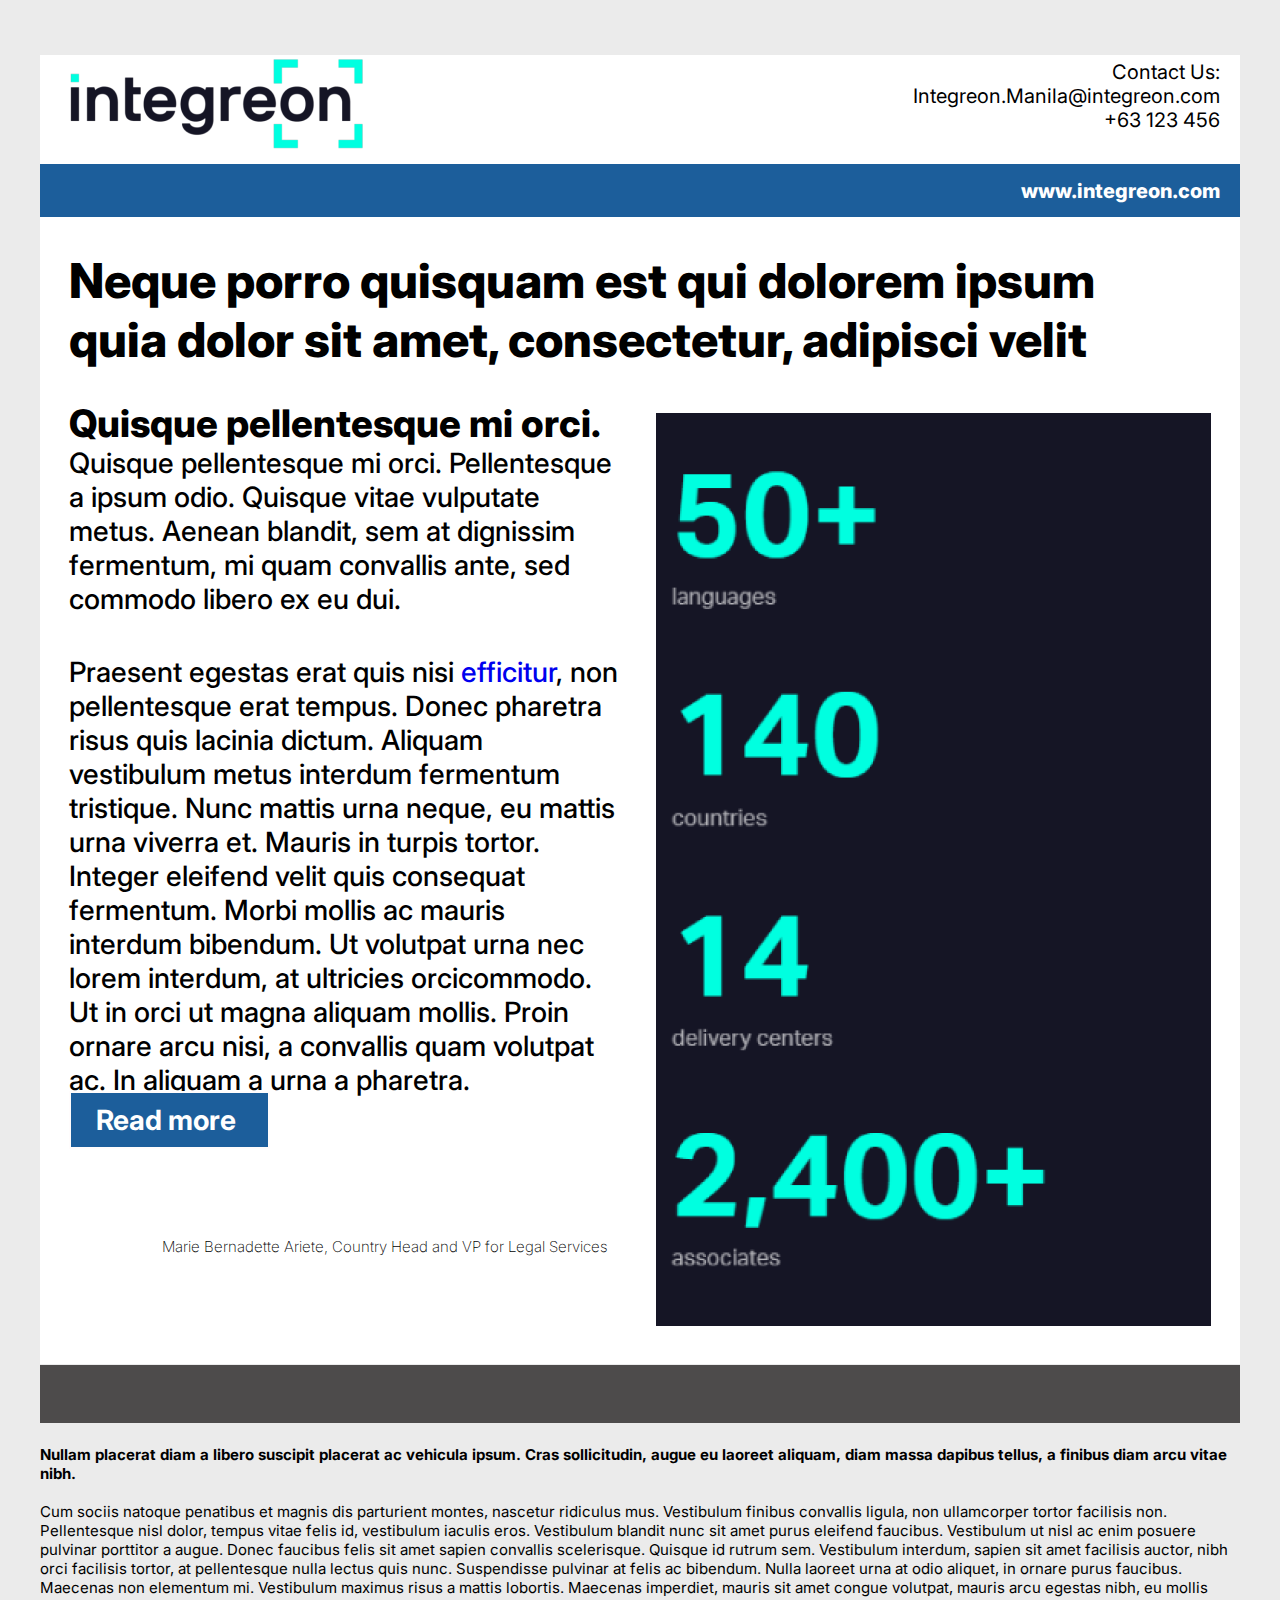
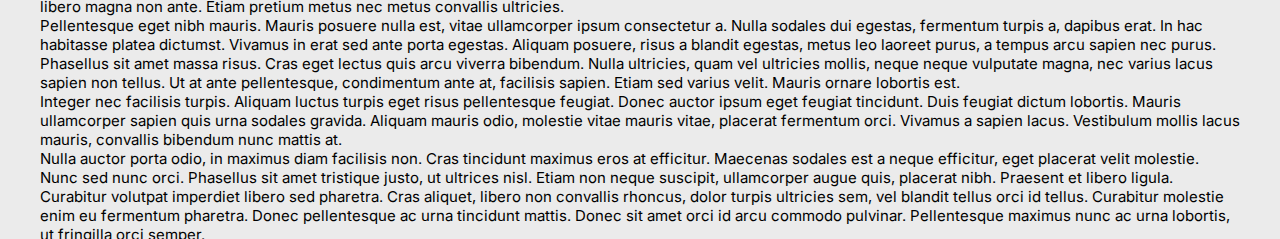
==== index.html @ 039e76dc "Update index.html" ====
<!DOCTYPE html>
<html>
  <head>
    <meta charset="utf-8" />
    <meta name="viewport" content="initial-scale=1, width=device-width" />

    <link rel="stylesheet" href="./global.css" />
    <link rel="stylesheet" href="./index.css" />
    <link
      rel="stylesheet"
      href="https://fonts.googleapis.com/css2?family=JetBrains Mono:wght@500&display=swap"
    />
    <link
      rel="stylesheet"
      href="https://fonts.googleapis.com/css2?family=Inter:wght@200;400;500;700;800&display=swap"
    />
  </head>
  <body>
    <div class="desktop-11">
      <main class="logo-integreon-1-parent">
        <img
          class="logo-integreon-1-icon"
          loading="lazy"
          alt=""
          src="./public/logointegreon-1@2x.png"
        />

        <section class="rectangle-parent">
          <div class="frame-child"></div>
          <header class="frame-parent">
            <div class="contact-us-integreonmanilai-wrapper">
              <div class="contact-us-integreonmanilai-container">
                <p class="contact-us">Contact Us:</p>
                <p class="integreonmanilaintegreoncom">
                  <a href="mailto:Integreon.Manila@inegreon.com" style="color: black; text-decoration:none;">Integreon.Manila@integreon.com</a>
                </p>
                <p class="p">+63 123 456</p>
              </div>
            </div>
            <div class="rectangle-group">
              <div class="frame-item"></div>
              <div class="wwwintegreoncom">
                <a href="https://www.Integreon.com/" style="text-decoration: none; color: white;"> www.integreon.com </a>
              </div>
            </div>
          </header>
          <div class="quisque-main">
            <div class="neque-porro-quisquam-est-qui-d-parent">
              <h1 class="neque-porro-quisquam-container">
                <p class="neque-porro-quisquam">
                  Neque porro quisquam est qui dolorem ipsum
                </p>
                <p class="quia-dolor-sit">
                  quia dolor sit amet, consectetur, adipisci velit
                </p>
              </h1>
              <div class="frame-group">
                <div class="rightimage-box-parent">
                  <div class="rightimage-box">
                    <div class="quisque-pellentesque-mi-orci-parent">
                      <div class="quisque-pellentesque-mi-container">
                        <p class="quisque-pellentesque-mi">
                          Quisque pellentesque mi orci. 
                        </p>
                        <p class="quisque-pellentesque-mi1">
                          Quisque pellentesque mi orci. Pellentesque a ipsum
                          odio. Quisque vitae vulputate metus. Aenean blandit,
                          sem at dignissim fermentum, mi quam convallis ante,
                          sed commodo libero ex eu dui.
                        </p>
                        <p class="blank-line">&nbsp;</p>
                        <p class="praesent-egestas-erat">
                          Praesent egestas erat quis nisi <span><a href="https://www.integreon.com/what-we-do/" style="text-decoration: none;">efficitur</a></span>, non
                          pellentesque erat tempus. Donec pharetra risus quis
                          lacinia dictum. Aliquam vestibulum metus interdum
                          fermentum tristique. Nunc mattis urna neque, eu mattis
                          urna viverra et. Mauris in turpis tortor. Integer
                          eleifend velit quis consequat
                        </p>
                        <p class="fermentum-morbi-mollis">
                          fermentum. Morbi mollis ac mauris interdum bibendum.
                          Ut volutpat urna nec lorem interdum, at ultricies
                          orcicommodo. Ut in orci ut magna aliquam mollis. Proin
                          ornare arcu nisi, a convallis quam volutpat ac. In
                          aliquam a urna a pharetra.
                        </p>
                      </div>
                      <button class="readmore-button">
                        <b class="read-more"><a href="https://www.integreon.com/who-we-are/" <a style="text-decoration: none; color: white;">Read more</a></b>
                      </button>
                    </div>
                  </div>
                  <div class="marie-bernadette-ariete">
                    Marie Bernadette Ariete, Country Head and VP for Legal
                    Services
                  </div>
                </div>
                <div class="right-image-1-wrapper">
                  <img
                    class="right-image-1-icon"
                    loading="lazy"
                    alt=""
                    src="./public/rightimage-1@2x.png"
                  />
                </div>
              </div>
            </div>
          </div>
        </section>
      </main>
      <div class="rectangle-container">
        <div class="frame-inner"></div>
        <footer class="nullam-placerat-diam-container">
          <p class="nullam-placerat-diam-a-libero">
            <b>
              Nullam placerat diam a libero suscipit placerat ac vehicula
              ipsum. Cras sollicitudin, augue eu laoreet aliquam, diam massa
              dapibus tellus, a finibus diam arcu vitae nibh.
            </b>
          </p>
          <p class="blank-line1">&nbsp;</p>
          <p class="cum-sociis-natoque">
            Cum sociis natoque penatibus et magnis dis parturient montes,
            nascetur ridiculus mus. Vestibulum finibus convallis ligula, non
            ullamcorper tortor facilisis non. Pellentesque nisl dolor, tempus
            vitae felis id, vestibulum iaculis eros. Vestibulum blandit nunc sit
            amet purus eleifend faucibus. Vestibulum ut nisl ac enim posuere
            pulvinar porttitor a augue. Donec faucibus felis sit amet sapien
            convallis scelerisque. Quisque id rutrum sem. Vestibulum interdum,
            sapien sit amet facilisis auctor, nibh orci facilisis tortor, at
            pellentesque nulla lectus quis nunc. Suspendisse pulvinar at felis
            ac bibendum. Nulla laoreet urna at odio aliquet, in ornare purus
            faucibus. Maecenas non elementum mi. Vestibulum maximus risus a
            mattis lobortis. Maecenas imperdiet, mauris sit amet congue
            volutpat, mauris arcu egestas nibh, eu mollis libero magna non ante.
            Etiam pretium metus nec metus convallis ultricies. <br>
          </p>
          <p class="p1"></p>
          <p class="pellentesque-eget-nibh">
            Pellentesque eget nibh mauris. Mauris posuere nulla est, vitae
            ullamcorper ipsum consectetur a. Nulla sodales dui egestas,
            fermentum turpis a, dapibus erat. In hac habitasse platea dictumst.
            Vivamus in erat sed ante porta egestas. Aliquam posuere, risus a
            blandit egestas, metus leo laoreet purus, a tempus arcu sapien nec
            purus. Phasellus sit amet massa risus. Cras eget lectus quis arcu
            viverra bibendum. Nulla ultricies, quam vel ultricies mollis, neque
            neque vulputate magna, nec varius lacus sapien non tellus. Ut at
            ante pellentesque, condimentum ante at, facilisis sapien. Etiam sed
            varius velit. Mauris ornare lobortis est. <br>
          </p>
          <p class="p2"></p>
          <p class="integer-nec-facilisis">
            Integer nec facilisis turpis. Aliquam luctus turpis eget risus
            pellentesque feugiat. Donec auctor ipsum eget feugiat tincidunt.
            Duis feugiat dictum lobortis. Mauris ullamcorper sapien quis urna
            sodales gravida. Aliquam mauris odio, molestie vitae mauris vitae,
            placerat fermentum orci. Vivamus a sapien lacus. Vestibulum mollis
            lacus mauris, convallis bibendum nunc mattis at. <br>
          </p>
          <p class="p3"></p>
          <p class="nulla-auctor-porta">
            Nulla auctor porta odio, in maximus diam facilisis non. Cras
            tincidunt maximus eros at efficitur. Maecenas sodales est a neque
            efficitur, eget placerat velit molestie. Nunc sed nunc orci.
            Phasellus sit amet tristique justo, ut ultrices nisl. Etiam non
            neque suscipit, ullamcorper augue quis, placerat nibh. Praesent et
            libero ligula. Curabitur volutpat imperdiet libero sed pharetra.
            Cras aliquet, libero non convallis rhoncus, dolor turpis ultricies
            sem, vel blandit tellus orci id tellus. Curabitur molestie enim eu
            fermentum pharetra. Donec pellentesque ac urna tincidunt mattis.
            Donec sit amet orci id arcu commodo pulvinar. Pellentesque maximus
            nunc ac urna lobortis, ut fringilla orci semper.
          </p>
        </footer>
      </div>
    </div>
  </body>
</html>
---- global.css ----
body {
  margin: 0;
  line-height: normal;
}

:root {
  /* fonts */
  --font-jetbrains-mono: "JetBrains Mono";
  --font-inter: Inter;

  /* font sizes */
  --font-size-31xl: 50px;
  --font-size-mini: 15px;
  --font-size-9xl: 28px;
  --font-size-19xl: 38px;
  --font-size-xl: 20px;

  /* Colors */
  --color-white: #fff;
  --color-black: #000;
  --color-snow: #fffcfc;
  --color-steelblue-100: #1c5e9b;

  /* Gaps */
  --gap-12xs: 1px;
  --gap-15xl: 34px;
  --gap-mid: 17px;

  /* Paddings */
  --padding-xl: 20px;
  --padding-6xl: 25px;
}
---- index.css ----
.logo-integreon-1-icon {
  height: 121px;
  width: 353px;
  position: absolute;
  margin: 0 !important;
  top: -12px;
  left: 0;
  object-fit: cover;
  z-index: 1;
}
.frame-child {
  align-self: stretch;
  height: 1310px;
  position: relative;
  background-color: var(--color-white);
  display: none;
}
.contact-us,
.integreonmanilaintegreoncom,
.p {
  margin: 0;
}
.contact-us-integreonmanilai-container {
  height: 85px;
  flex: 1;
  position: relative;
  display: inline-block;
  max-width: 100%;
  z-index: 1;
}
.contact-us-integreonmanilai-wrapper {
  width: 389px;
  display: flex;
  flex-direction: row;
  align-items: flex-start;
  justify-content: flex-end;
  padding: 0 var(--padding-xl);
  box-sizing: border-box;
  max-width: 100%;
}
.frame-item {
  height: 54px;
  width: 1358px;
  position: relative;
  background-color: var(--color-steelblue-100);
  display: none;
  max-width: 100%;
}
.wwwintegreoncom {
  width: 243px;
  position: relative;
  font-weight: 800;
  display: inline-block;
  flex-shrink: 0;
  z-index: 2;
}
.frame-parent,
.rectangle-group {
  align-self: stretch;
  display: flex;
  max-width: 100%;
}
.rectangle-group {
  background-color: var(--color-steelblue-100);
  flex-direction: row;
  align-items: flex-start;
  justify-content: flex-end;
  padding: 15px var(--padding-xl) 14px;
  box-sizing: border-box;
  z-index: 1;
  color: var(--color-white);
  float: right;
}
.frame-parent {
  flex-direction: column;
  align-items: flex-end;
  justify-content: flex-start;
  gap: 19px;
  text-align: right;
  font-size: var(--font-size-xl);
  color: var(--color-black);
  font-family: var(--font-inter);
}
.neque-porro-quisquam,
.quia-dolor-sit {
  margin: 0;
}
.neque-porro-quisquam-container {
  margin: 0;
  width: 1179px;
  height: 149px;
  position: relative;
  font-size: inherit;
  font-weight: 800;
  font-family: inherit;
  display: inline-block;
  flex-shrink: 0;
  max-width: 100%;
  z-index: 1;
}
.quisque-pellentesque-mi {
  margin: 0;
  font-size: var(--font-size-19xl);
  font-weight: 800;
}
.quisque-pellentesque-mi1 {
  margin: 0;
  font-weight: 500;
}
.blank-line {
  margin: 0;
  font-size: 32px;
  font-weight: 800;
}
.fermentum-morbi-mollis,
.praesent-egestas-erat {
  margin: 0;
  font-weight: 500;
}
.quisque-pellentesque-mi-container {
  align-self: stretch;
  height: 657px;
  position: relative;
  display: inline-block;
  flex-shrink: 0;
  z-index: 1;
}
.read-more {
  position: relative;
  font-size: var(--font-size-9xl);
  font-family: var(--font-inter);
  color: var(--color-snow);
  text-align: center;
}
.quisque-pellentesque-mi-orci-parent,
.readmore-button {
  display: flex;
  align-items: flex-start;
  justify-content: flex-start;
}
.readmore-button {
  cursor: pointer;
  border: 2px solid var(--color-snow);
  padding: 10px var(--padding-6xl);
  background-color: var(--color-steelblue-100);
  width: 201px;
  box-sizing: border-box;
  flex-direction: row;
  white-space: nowrap;
  z-index: 1;
}
.readmore-button:hover {
  background-color: #4285c2;
  border: 2px solid #e6e3e3;
  box-sizing: border-box;
}
.quisque-pellentesque-mi-orci-parent {
  flex: 1;
  flex-direction: column;
  gap: var(--gap-15xl);
  max-width: 100%;
}
.rightimage-box {
  align-self: stretch;
  display: flex;
  flex-direction: row;
  align-items: flex-start;
  justify-content: flex-end;
  padding: 0 33px 0 0;
  box-sizing: border-box;
  max-width: 100%;
}
.marie-bernadette-ariete {
  width: 541px;
  height: 32px;
  position: relative;
  font-size: var(--font-size-mini);
  font-weight: 200;
  text-align: center;
  display: inline-block;
  flex-shrink: 0;
  max-width: 100%;
  z-index: 1;
}
.rightimage-box-parent {
  flex: 1;
  display: flex;
  flex-direction: column;
  align-items: flex-end;
  justify-content: flex-start;
  gap: 88px;
  min-width: 470px;
  max-width: 100%;
}
.right-image-1-icon {
  align-self: stretch;
  flex: 1;
  position: relative;
  max-width: 100%;
  overflow: hidden;
  max-height: 100%;
  object-fit: cover;
  z-index: 1;
}
.right-image-1-wrapper {
  height: 926px;
  width: 555px;
  flex-direction: column;
  padding: 13px 0 0;
  box-sizing: border-box;
  min-width: 555px;
}
.frame-group,
.neque-porro-quisquam-est-qui-d-parent,
.right-image-1-wrapper {
  display: flex;
  align-items: flex-start;
  justify-content: flex-start;
  max-width: 100%;
}
.frame-group {
  align-self: stretch;
  flex-direction: row;
  gap: var(--gap-12xs);
  font-size: var(--font-size-9xl);
}
.neque-porro-quisquam-est-qui-d-parent {
  flex: 1;
  flex-direction: column;
}
.quisque-main {
  width: 1337px;
  display: flex;
  flex-direction: row;
  align-items: flex-start;
  justify-content: flex-end;
  padding: 0 29px;
  box-sizing: border-box;
  max-width: 100%;
}
.logo-integreon-1-parent,
.rectangle-parent {
  display: flex;
  justify-content: flex-start;
  max-width: 100%;
}
.rectangle-parent {
  flex: 1;
  background-color: var(--color-white);
  flex-direction: column;
  align-items: flex-end;
  padding: 5px 0 38px;
  box-sizing: border-box;
  gap: var(--gap-15xl);
  text-align: left;
  font-size: 48px;
  color: var(--color-black);
  font-family: var(--font-inter);
}
.logo-integreon-1-parent {
  align-self: stretch;
  flex-direction: row;
  align-items: flex-start;
  position: relative;
}
.frame-inner {
  align-self: stretch;
  height: 58px;
  position: relative;
  background-color: #4d4b4b;
}
.nullam-placerat-diam-a-libero {
  margin: 0;
}
.blank-line1 {
  margin: 0;
  font-weight: 200;
}
.cum-sociis-natoque,
.integer-nec-facilisis,
.nulla-auctor-porta,
.p1,
.p2,
.p3,
.pellentesque-eget-nibh {
  margin: 0;
}
.nullam-placerat-diam-container {
  align-self: stretch;
  height: 374px;
  position: relative;
  font-size: var(--font-size-mini);
  color: var(--color-black);
  text-align: left;
  display: inline-block;
  flex-shrink: 0;
  font-family: var(--font-inter);
}
.desktop-11,
.rectangle-container {
  display: flex;
  flex-direction: column;
  justify-content: flex-start;
}
.rectangle-container {
  align-self: stretch;
  align-items: flex-start;
  gap: 22px;
}
.desktop-11 {
  width: 100%;
  position: relative;
  background-color: #ebebeb;
  overflow: hidden;
  align-items: flex-end;
  padding: 55px 40px var(--padding-xl);
  box-sizing: border-box;
  gap: var(--gap-12xs);
  letter-spacing: normal;
}
@media screen and (max-width: 1200px) {
  .quisque-pellentesque-mi-orci-parent {
    flex: 1;
  }
  .right-image-1-icon {
    align-self: stretch;
    width: auto;
  }
  .right-image-1-wrapper {
    flex: 1;
  }
  .frame-group {
    flex-wrap: wrap;
  }
  .rectangle-parent {
    padding-top: var(--padding-xl);
    padding-bottom: var(--padding-6xl);
    box-sizing: border-box;
  }
}
@media screen and (max-width: 1050px) {
  .neque-porro-quisquam-container {
    font-size: var(--font-size-19xl);
  }
}
@media screen and (max-width: 750px) {
  .quisque-pellentesque-mi-orci-parent {
    gap: 17px 34px;
  }
  .rightimage-box-parent {
    gap: 44px 88px;
    min-width: 100%;
  }
  .right-image-1-wrapper {
    min-width: 100%;
  }
  .rectangle-parent {
    gap: 17px 34px;
    padding-bottom: var(--padding-xl);
    box-sizing: border-box;
  }
}
@media screen and (max-width: 450px) {
  .neque-porro-quisquam-container {
    font-size: 29px;
  }
  .quisque-pellentesque-mi-container {
    font-size: 22px;
  }
  .rightimage-box-parent {
    gap: 22px 88px;
  }
}
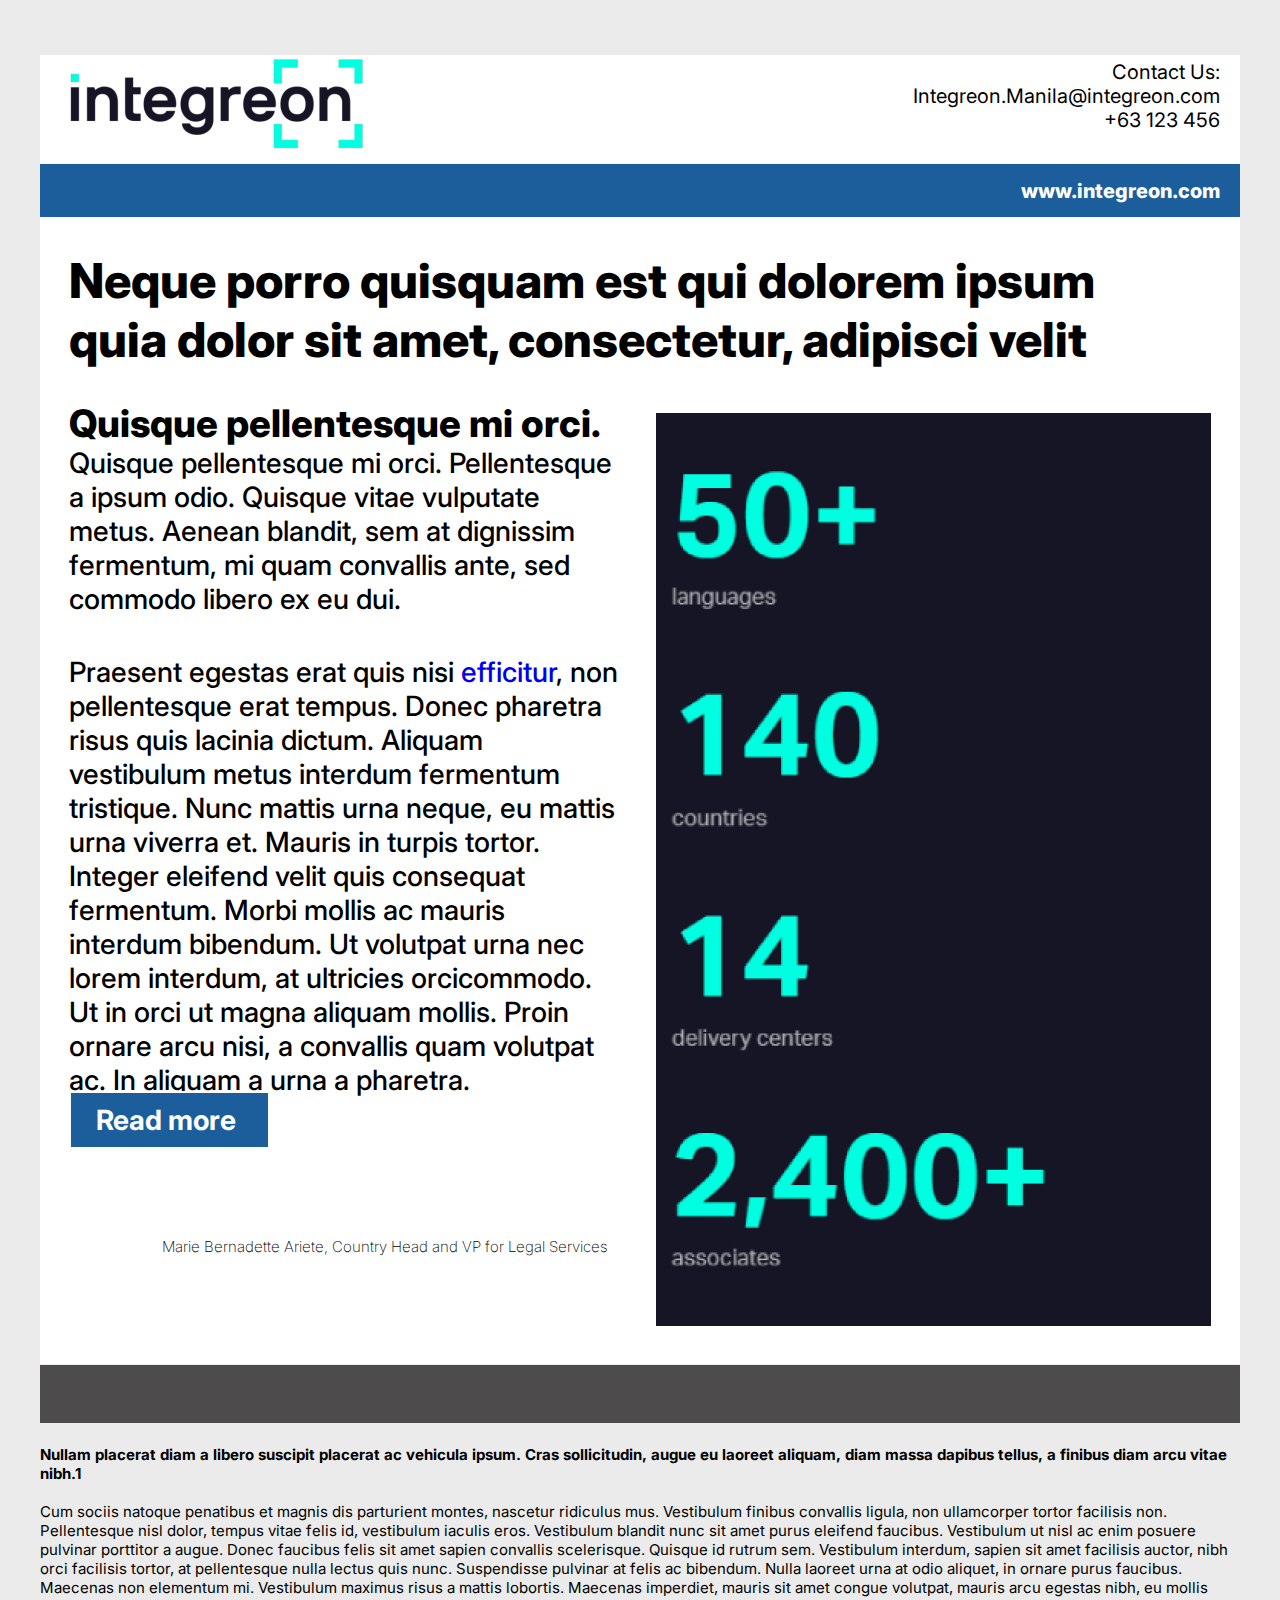
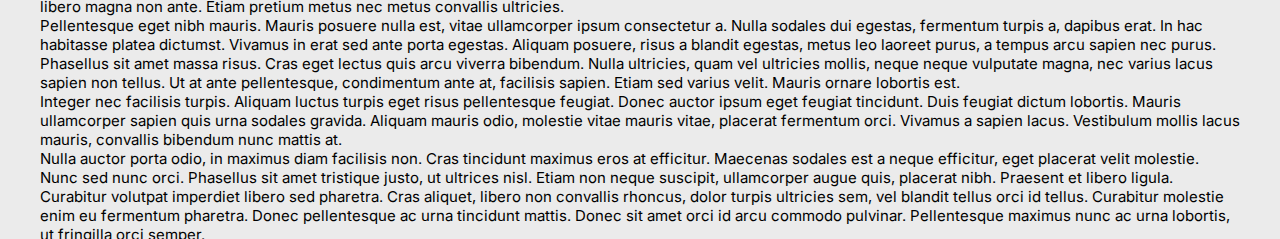
==== commit cedccae2: "Update index.html" ====
--- a/index.html
+++ b/index.html
@@ -109,14 +109,14 @@
           </div>
         </section>
       </main>
-      <div class="rectangle-container">
+      <div class="rectangle-container" style="float: right;">
         <div class="frame-inner"></div>
         <footer class="nullam-placerat-diam-container">
           <p class="nullam-placerat-diam-a-libero">
             <b>
               Nullam placerat diam a libero suscipit placerat ac vehicula
               ipsum. Cras sollicitudin, augue eu laoreet aliquam, diam massa
-              dapibus tellus, a finibus diam arcu vitae nibh.
+              dapibus tellus, a finibus diam arcu vitae nibh.1
             </b>
           </p>
           <p class="blank-line1">&nbsp;</p>
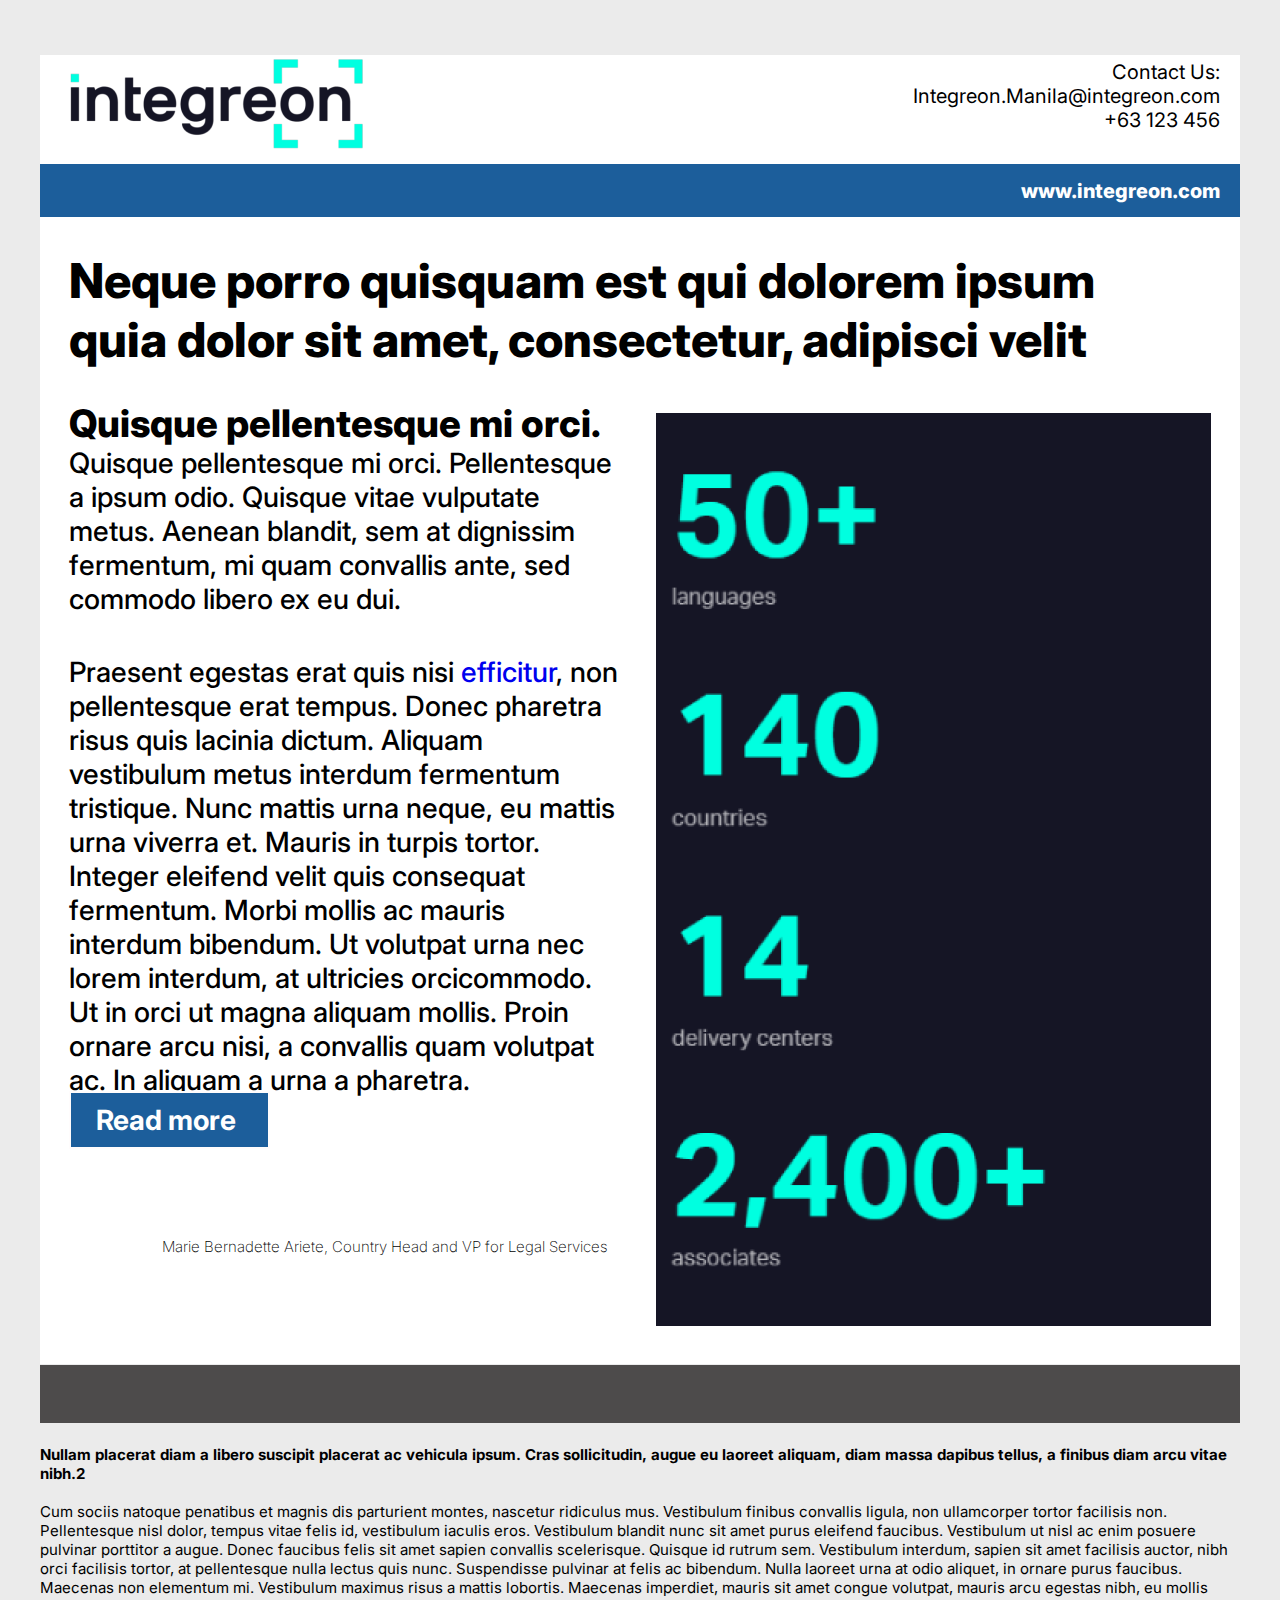
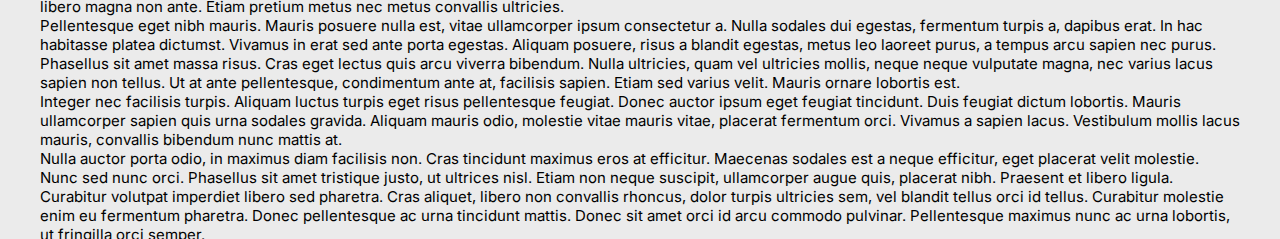
==== commit b80ceeea: "Update index.html" ====
--- a/index.html
+++ b/index.html
@@ -116,7 +116,7 @@
             <b>
               Nullam placerat diam a libero suscipit placerat ac vehicula
               ipsum. Cras sollicitudin, augue eu laoreet aliquam, diam massa
-              dapibus tellus, a finibus diam arcu vitae nibh.1
+              dapibus tellus, a finibus diam arcu vitae nibh.2
             </b>
           </p>
           <p class="blank-line1">&nbsp;</p>
@@ -134,7 +134,7 @@
             faucibus. Maecenas non elementum mi. Vestibulum maximus risus a
             mattis lobortis. Maecenas imperdiet, mauris sit amet congue
             volutpat, mauris arcu egestas nibh, eu mollis libero magna non ante.
-            Etiam pretium metus nec metus convallis ultricies. <br>
+            Etiam pretium metus nec metus convallis ultricies. &nbsp;
           </p>
           <p class="p1"></p>
           <p class="pellentesque-eget-nibh">
@@ -147,7 +147,7 @@
             viverra bibendum. Nulla ultricies, quam vel ultricies mollis, neque
             neque vulputate magna, nec varius lacus sapien non tellus. Ut at
             ante pellentesque, condimentum ante at, facilisis sapien. Etiam sed
-            varius velit. Mauris ornare lobortis est. <br>
+            varius velit. Mauris ornare lobortis est. &nbsp;
           </p>
           <p class="p2"></p>
           <p class="integer-nec-facilisis">
@@ -156,7 +156,7 @@
             Duis feugiat dictum lobortis. Mauris ullamcorper sapien quis urna
             sodales gravida. Aliquam mauris odio, molestie vitae mauris vitae,
             placerat fermentum orci. Vivamus a sapien lacus. Vestibulum mollis
-            lacus mauris, convallis bibendum nunc mattis at. <br>
+            lacus mauris, convallis bibendum nunc mattis at. &nbsp;
           </p>
           <p class="p3"></p>
           <p class="nulla-auctor-porta">
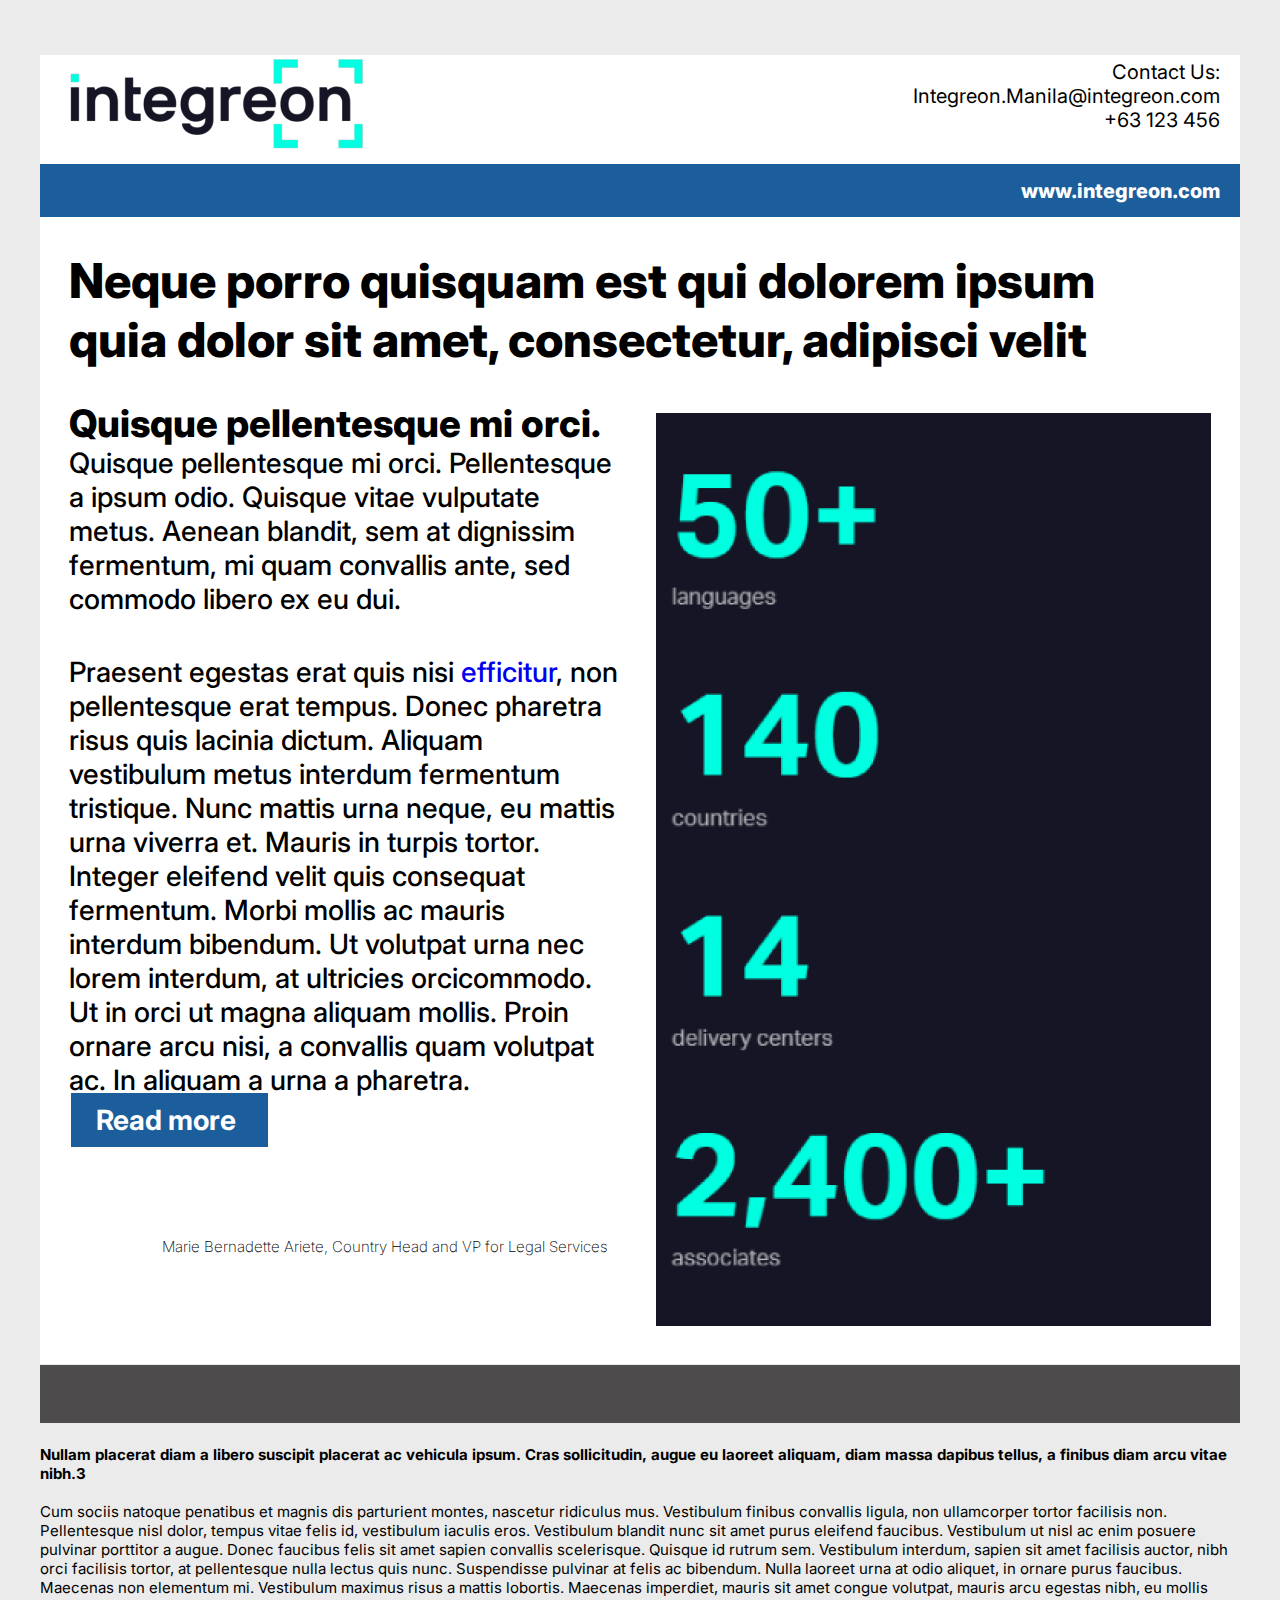
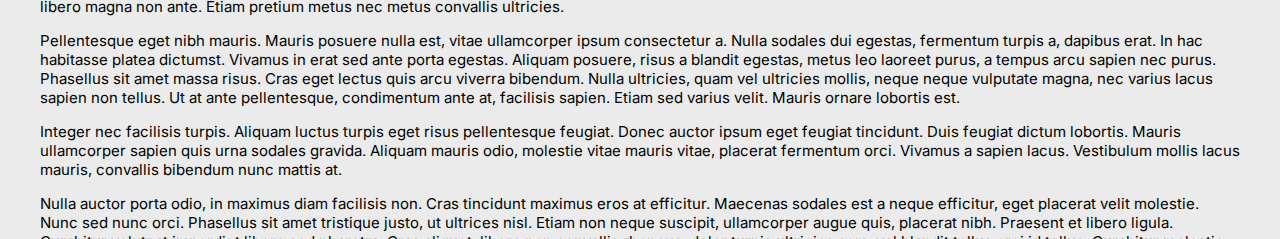
==== commit e0f9fb41: "Update index.html" ====
--- a/index.html
+++ b/index.html
@@ -116,7 +116,7 @@
             <b>
               Nullam placerat diam a libero suscipit placerat ac vehicula
               ipsum. Cras sollicitudin, augue eu laoreet aliquam, diam massa
-              dapibus tellus, a finibus diam arcu vitae nibh.2
+              dapibus tellus, a finibus diam arcu vitae nibh.3
             </b>
           </p>
           <p class="blank-line1">&nbsp;</p>
@@ -134,7 +134,7 @@
             faucibus. Maecenas non elementum mi. Vestibulum maximus risus a
             mattis lobortis. Maecenas imperdiet, mauris sit amet congue
             volutpat, mauris arcu egestas nibh, eu mollis libero magna non ante.
-            Etiam pretium metus nec metus convallis ultricies. &nbsp;
+            Etiam pretium metus nec metus convallis ultricies. <p></p>
           </p>
           <p class="p1"></p>
           <p class="pellentesque-eget-nibh">
@@ -147,7 +147,7 @@
             viverra bibendum. Nulla ultricies, quam vel ultricies mollis, neque
             neque vulputate magna, nec varius lacus sapien non tellus. Ut at
             ante pellentesque, condimentum ante at, facilisis sapien. Etiam sed
-            varius velit. Mauris ornare lobortis est. &nbsp;
+            varius velit. Mauris ornare lobortis est. <p></p>
           </p>
           <p class="p2"></p>
           <p class="integer-nec-facilisis">
@@ -156,7 +156,7 @@
             Duis feugiat dictum lobortis. Mauris ullamcorper sapien quis urna
             sodales gravida. Aliquam mauris odio, molestie vitae mauris vitae,
             placerat fermentum orci. Vivamus a sapien lacus. Vestibulum mollis
-            lacus mauris, convallis bibendum nunc mattis at. &nbsp;
+            lacus mauris, convallis bibendum nunc mattis at. <p></p>
           </p>
           <p class="p3"></p>
           <p class="nulla-auctor-porta">
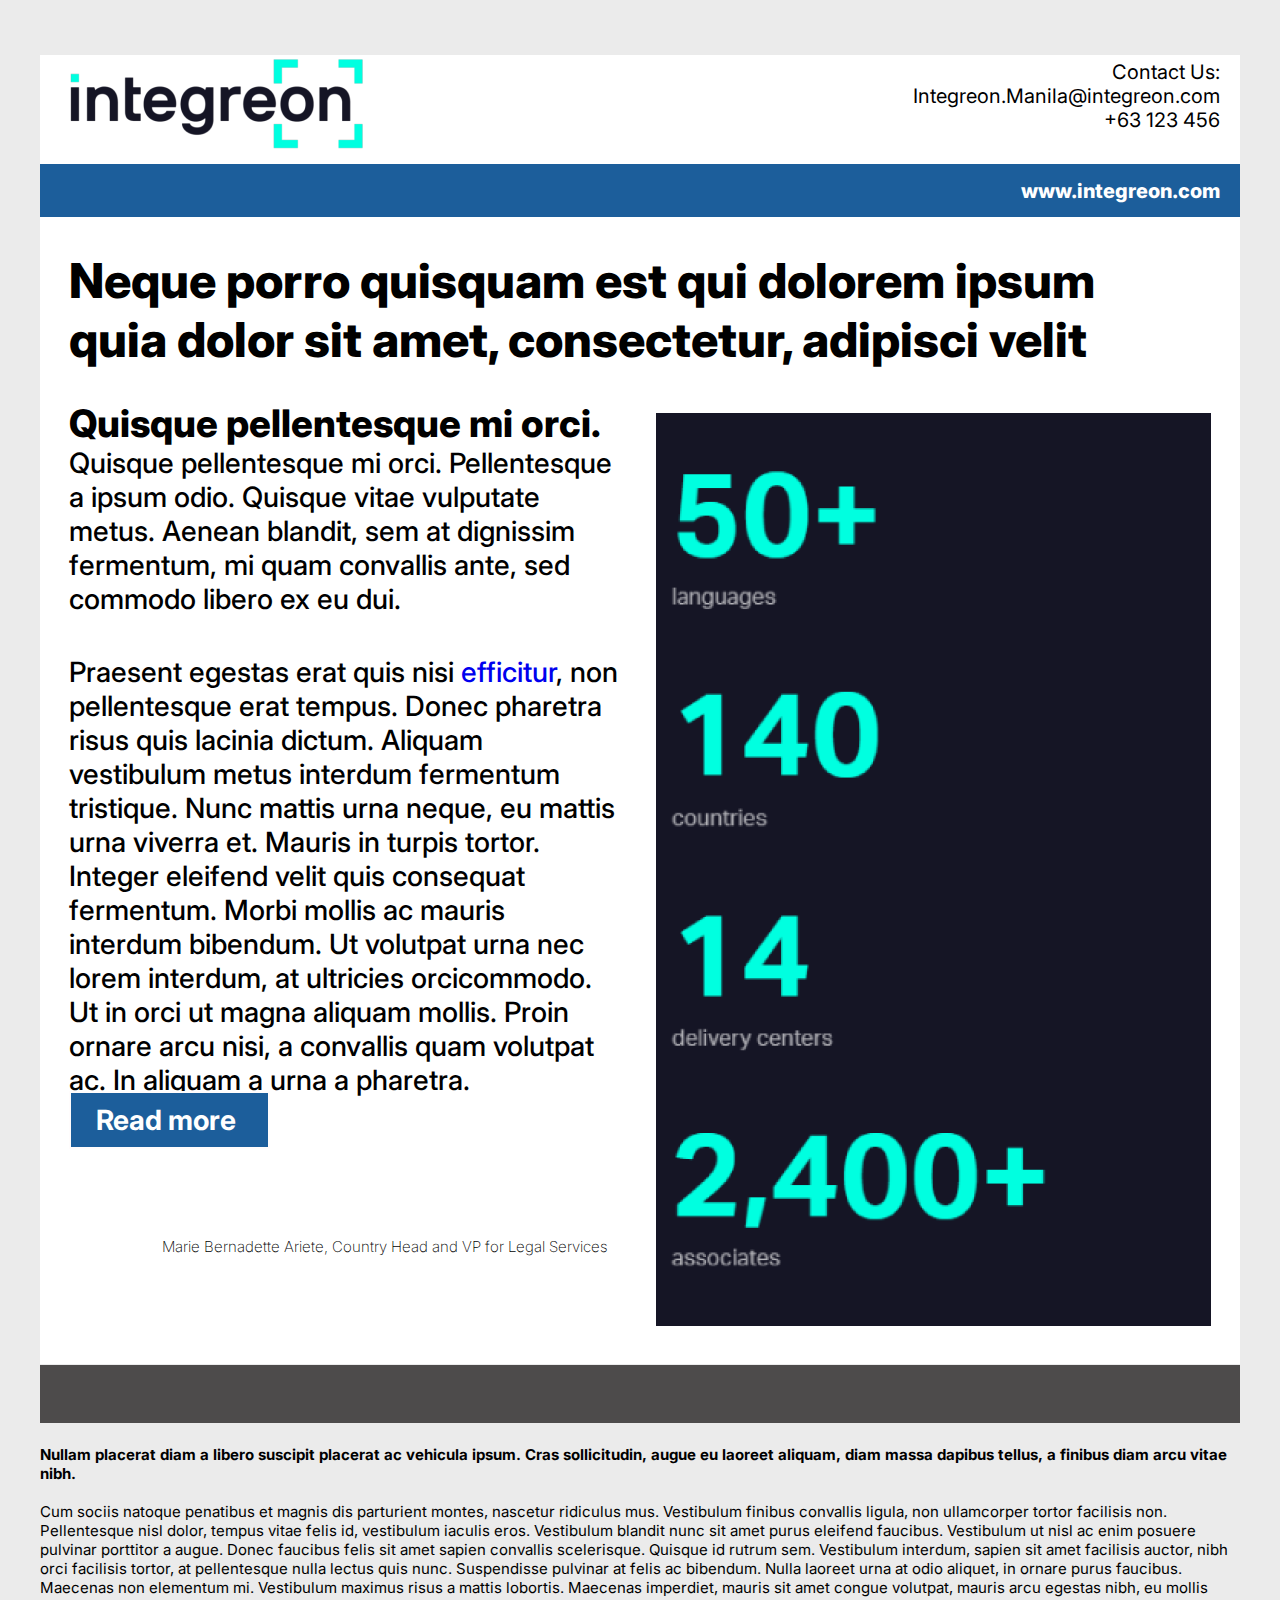
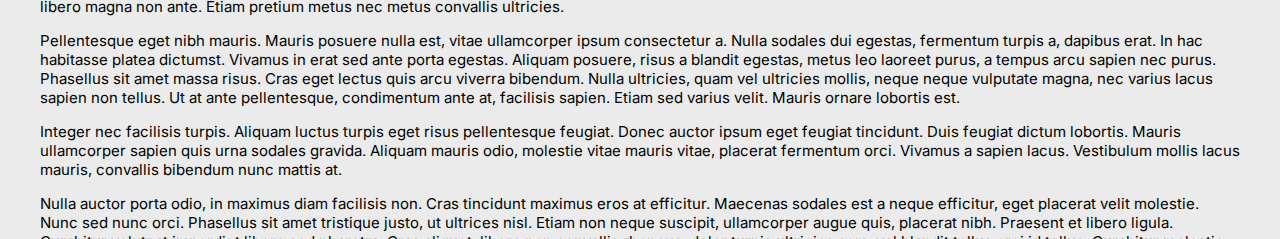
==== commit 5fe9518b: "Update index.html" ====
--- a/index.html
+++ b/index.html
@@ -116,7 +116,7 @@
             <b>
               Nullam placerat diam a libero suscipit placerat ac vehicula
               ipsum. Cras sollicitudin, augue eu laoreet aliquam, diam massa
-              dapibus tellus, a finibus diam arcu vitae nibh.3
+              dapibus tellus, a finibus diam arcu vitae nibh.
             </b>
           </p>
           <p class="blank-line1">&nbsp;</p>
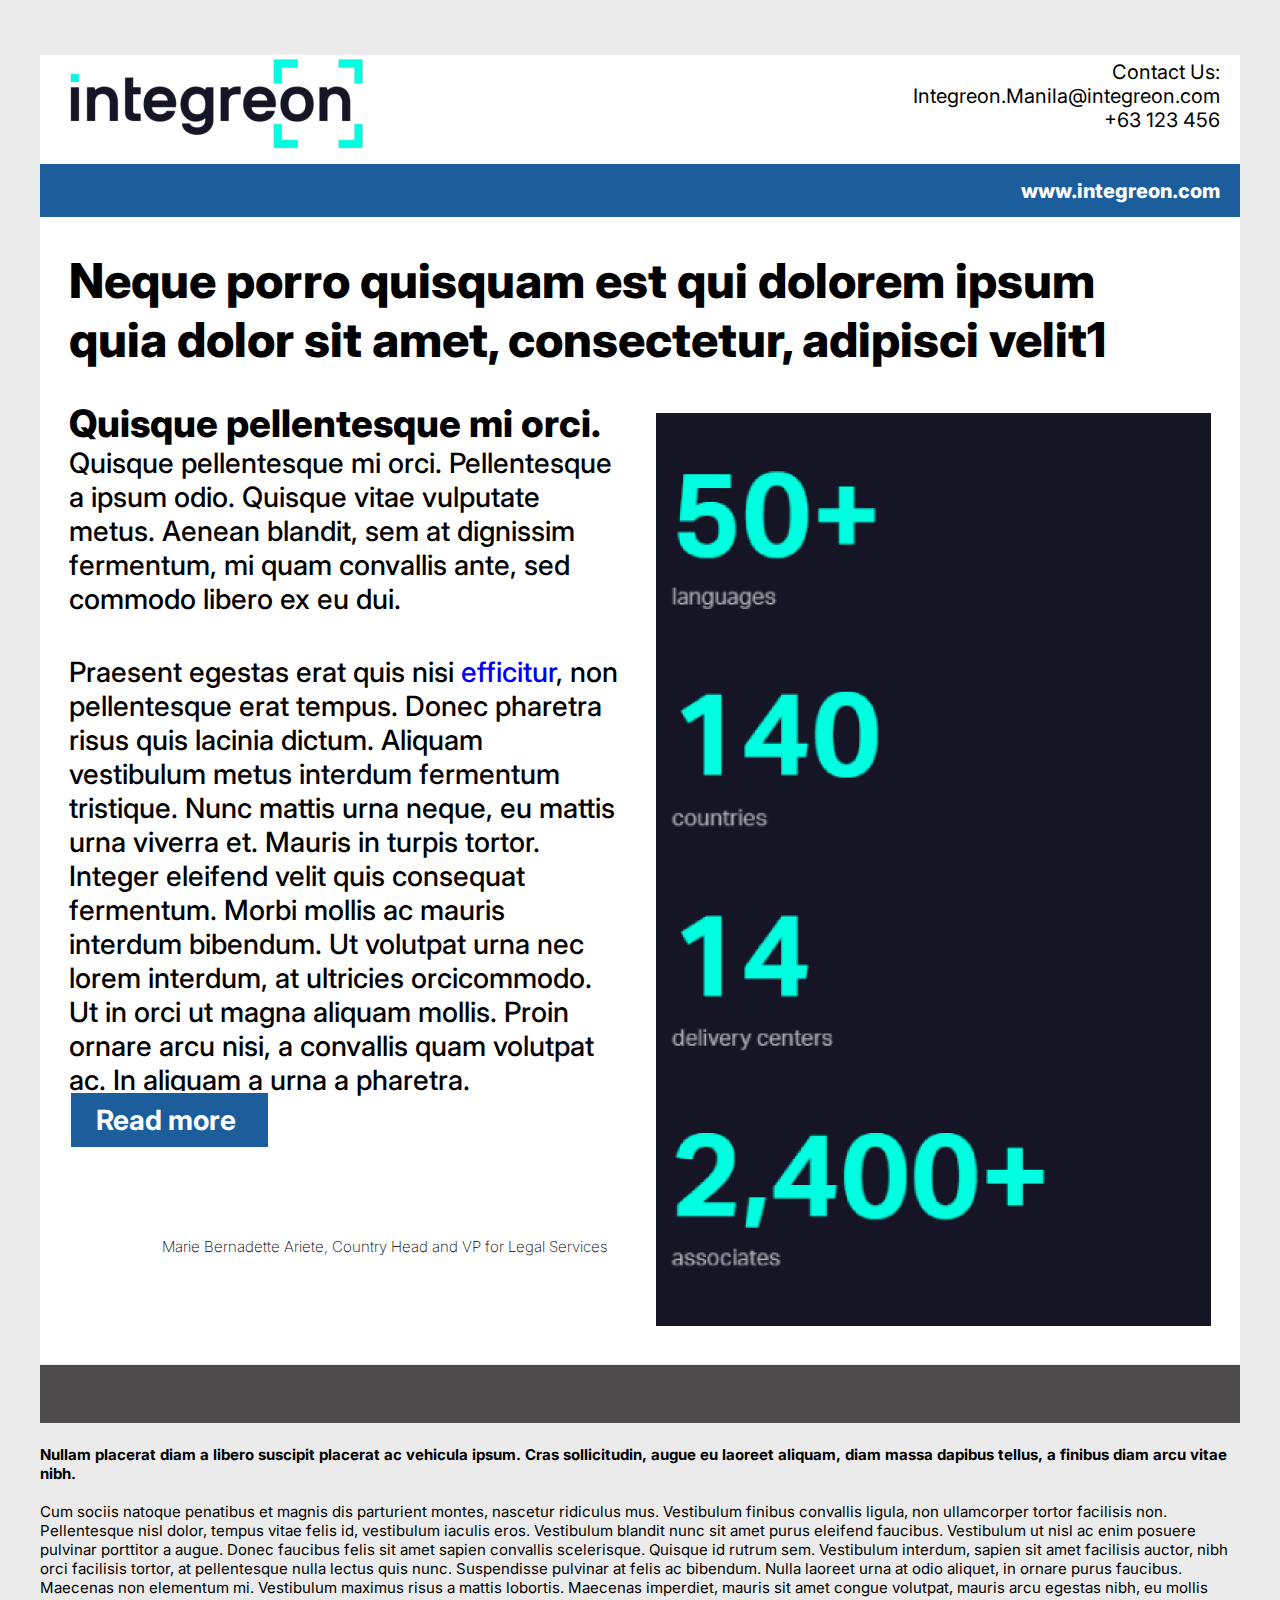
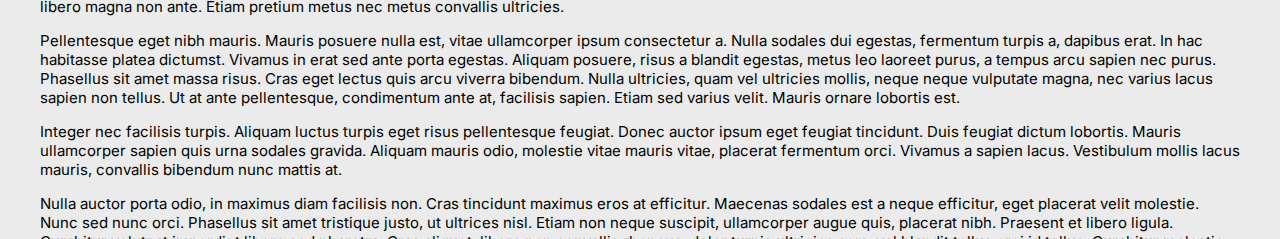
==== commit a68c1fa5: "Update index.html" ====
--- a/index.html
+++ b/index.html
@@ -51,7 +51,7 @@
                   Neque porro quisquam est qui dolorem ipsum
                 </p>
                 <p class="quia-dolor-sit">
-                  quia dolor sit amet, consectetur, adipisci velit
+                  quia dolor sit amet, consectetur, adipisci velit1
                 </p>
               </h1>
               <div class="frame-group">
--- a/index.css
+++ b/index.css
@@ -69,7 +69,6 @@
   box-sizing: border-box;
   z-index: 1;
   color: var(--color-white);
-  float: right;
 }
 .frame-parent {
   flex-direction: column;
@@ -191,6 +190,7 @@
   gap: 88px;
   min-width: 470px;
   max-width: 100%;
+  float: left;
 }
 .right-image-1-icon {
   align-self: stretch;
@@ -229,7 +229,7 @@
   flex-direction: column;
 }
 .quisque-main {
-  width: 1337px;
+  width: 1800px;
   display: flex;
   flex-direction: row;
   align-items: flex-start;
